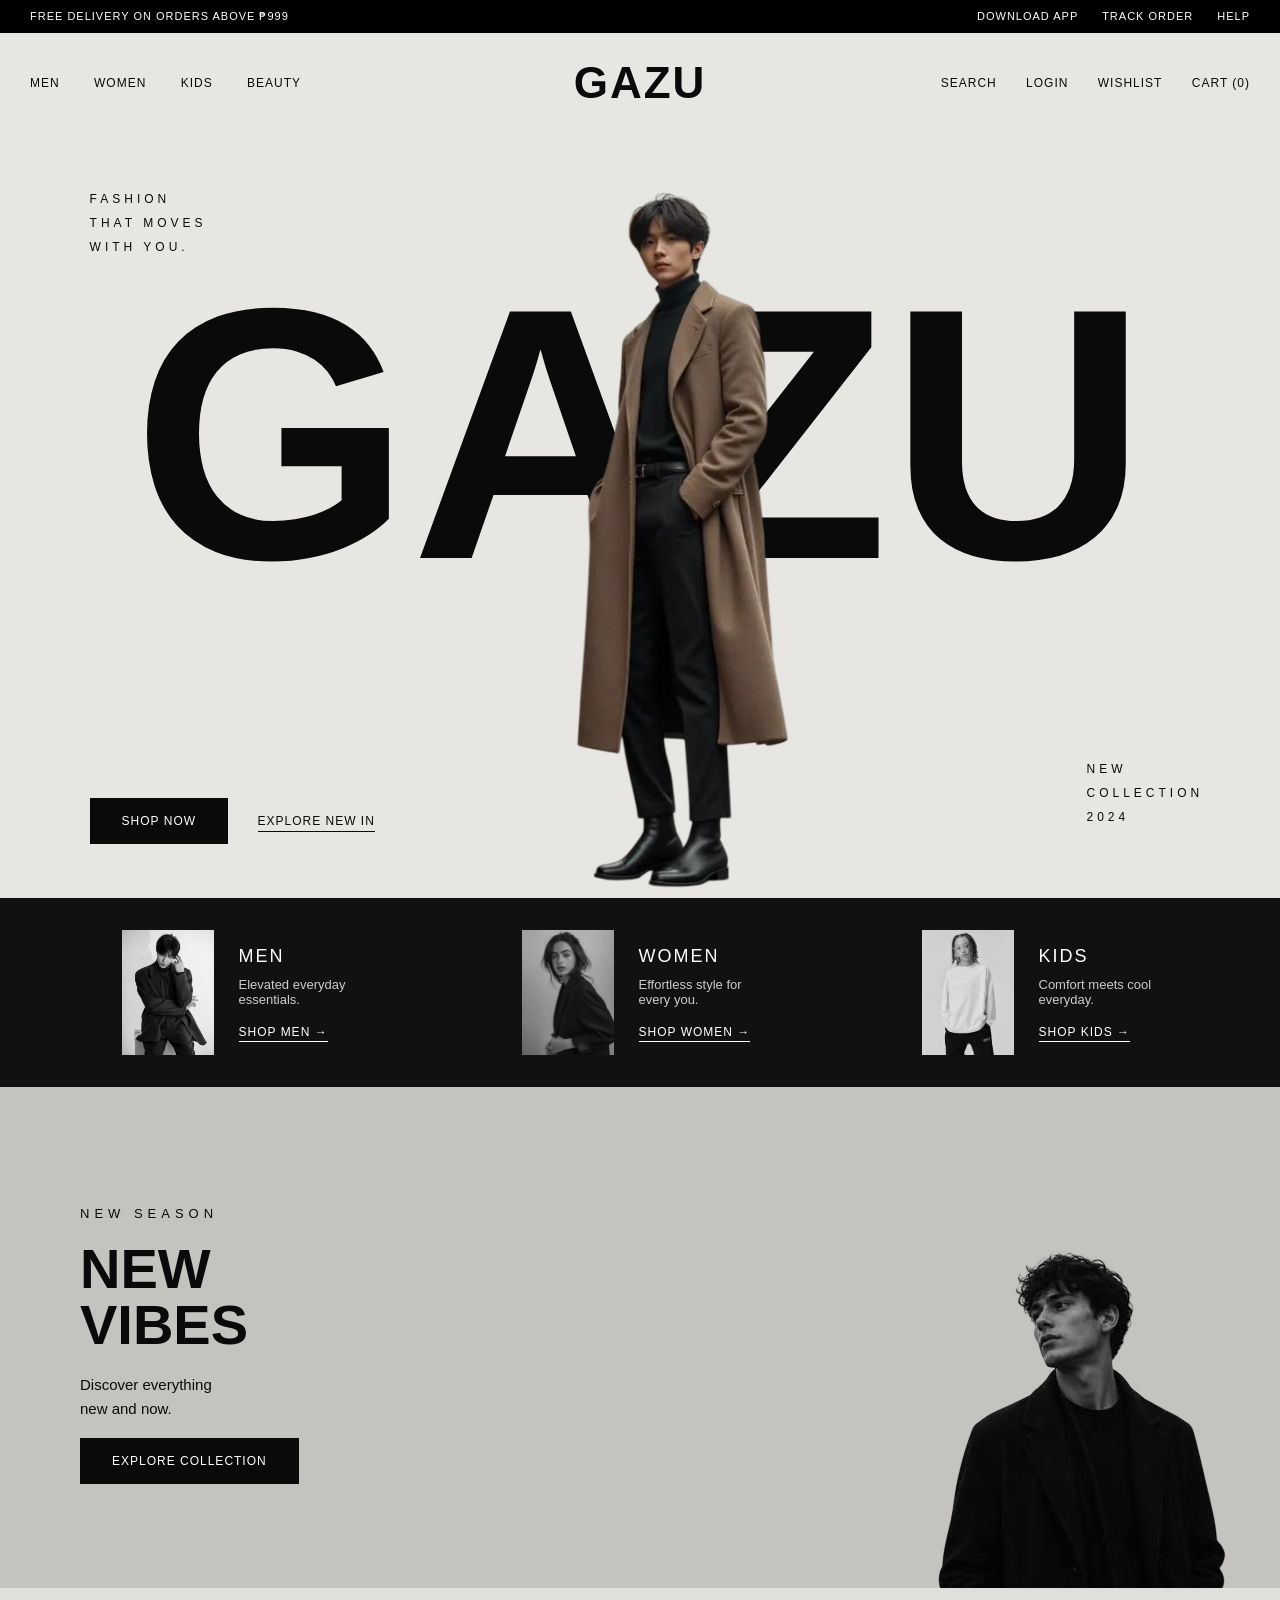
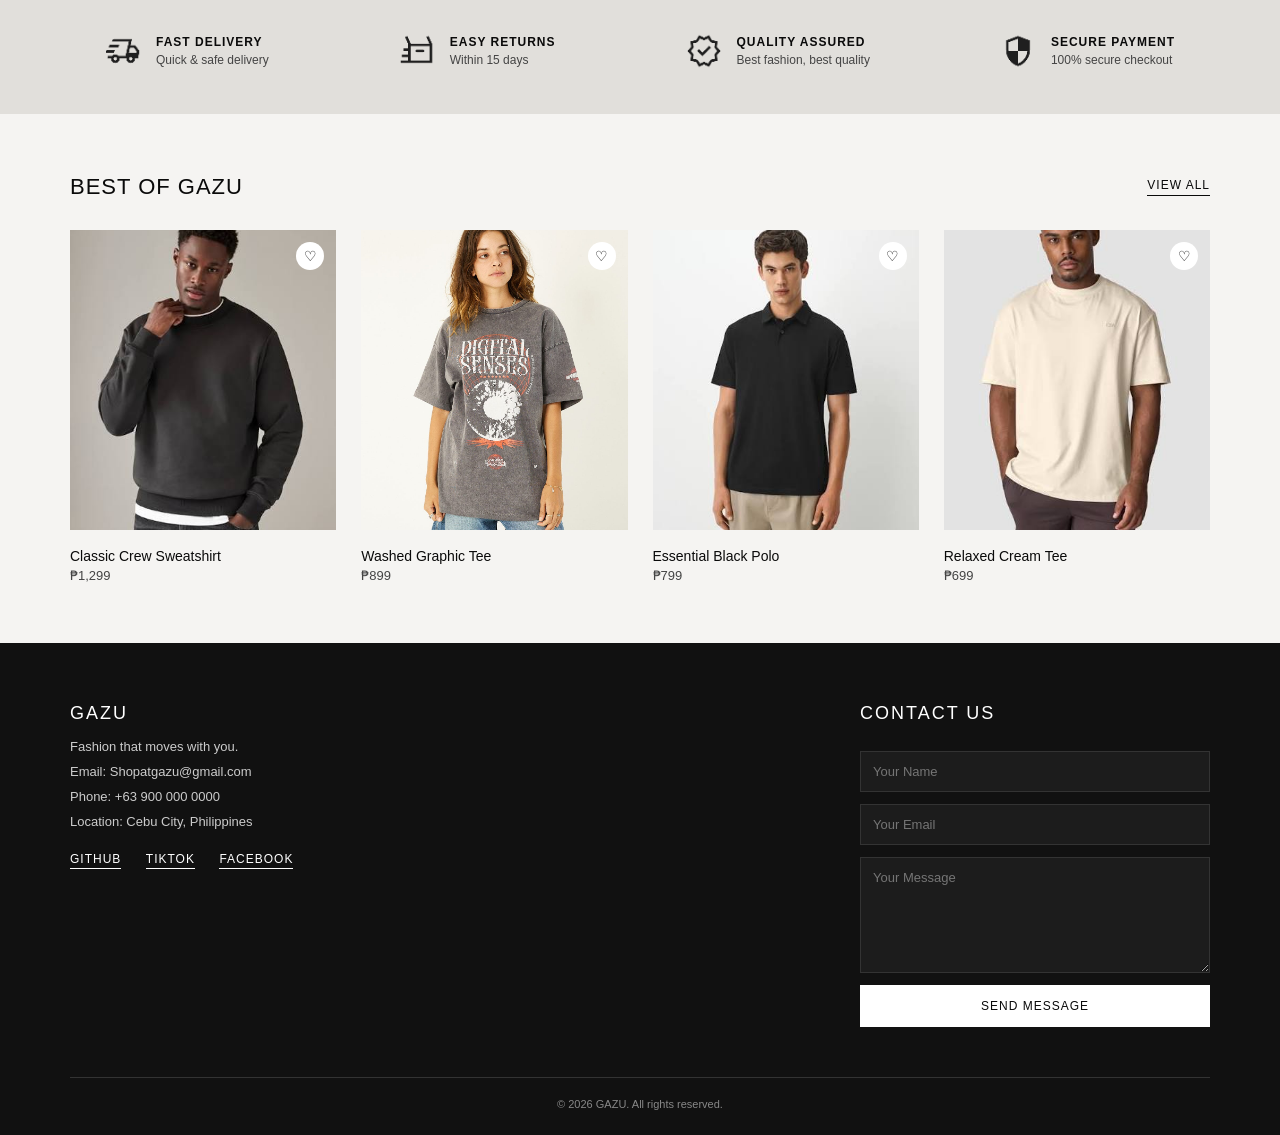
==== index.html @ 077d04bb "first commit" ====
<!DOCTYPE html>
<html lang="en">
<head>
<meta charset="UTF-8">
<meta name="viewport" content="width=device-width, initial-scale=1.0">
<title>GAZU</title>
<link rel="stylesheet" href="style.css">
</head>
<body>

<div class="top-bar" id="top">
  <p>FREE DELIVERY ON ORDERS ABOVE ₱999</p>
  <div class="top-bar-links">
    <a href="app.html">DOWNLOAD APP</a>
    <a href="track-order.html">TRACK ORDER</a>
    <a href="help.html">HELP</a>
  </div>
</div>

<header class="navbar">
  <div class="nav-left">
    <a href="#men">MEN</a>
    <a href="#women">WOMEN</a>
    <a href="#kids">KIDS</a>
    <a href="beauty.html">BEAUTY</a>
  </div>

  <a href="index.html" class="logo">GAZU</a>

  <div class="nav-right">
    <a href="search.html">SEARCH</a>
    <a href="login.html">LOGIN</a>
    <a href="wishlist.html">WISHLIST</a>
    <a href="cart.html">CART (0)</a>
  </div>
</header>

<section class="hero" id="home">
  <p class="hero-tagline">FASHION<br>THAT MOVES<br>WITH YOU.</p>

  <h1 class="hero-title">GAZU</h1>

  <img src="image/BrownCoat.png" alt="Model wearing a long coat" class="hero-model">

  <div class="hero-buttons">
    <a href="#best" class="btn-dark">SHOP NOW</a>
    <a href="#new" class="link-underline">EXPLORE NEW IN</a>
  </div>

  <p class="hero-collection">NEW<br>COLLECTION<br>2024</p>
</section>

<section class="categories" id="categories">

  <div class="category" id="men">
    <img src="image/hwang.jpg" alt="Men">
    <div>
      <h3>MEN</h3>
      <p>Elevated everyday essentials.</p>
      <a href="men.html">SHOP MEN &rarr;</a>
    </div>
  </div>

  <div class="category" id="women">
    <img src="image/yael.jpg" alt="Women">
    <div>
      <h3>WOMEN</h3>
      <p>Effortless style for every you.</p>
      <a href="women.html">SHOP WOMEN &rarr;</a>
    </div>
  </div>

  <div class="category" id="kids">
    <img src="image/kids.jpg" alt="Kids">
    <div>
      <h3>KIDS</h3>
      <p>Comfort meets cool everyday.</p>
      <a href="kids.html">SHOP KIDS &rarr;</a>
    </div>
  </div>

</section>

<section class="banner" id="new">
  <div class="banner-text">
    <p class="banner-small">NEW SEASON</p>
    <h2>NEW<br>VIBES</h2>
    <p class="banner-desc">Discover everything<br>new and now.</p>
    <a href="collection.html" class="btn-dark">EXPLORE COLLECTION</a>
  </div>

  <img src="image/blackmodel.png" alt="Model in a black jacket" class="banner-img">
</section>

<section class="features" id="features">

  <div class="feature">
    <img src="image/fastdelivery.png" alt="Delivery icon">
    <div>
      <h4>FAST DELIVERY</h4>
      <p>Quick &amp; safe delivery</p>
    </div>
  </div>

  <div class="feature">
    <img src="image/return1.png" alt="Returns icon">
    <div>
      <h4>EASY RETURNS</h4>
      <p>Within 15 days</p>
    </div>
  </div>

  <div class="feature">
    <img src="image/quality.png" alt="Quality icon">
    <div>
      <h4>QUALITY ASSURED</h4>
      <p>Best fashion, best quality</p>
    </div>
  </div>

  <div class="feature">
    <img src="image/secured.png" alt="Payment icon">
    <div>
      <h4>SECURE PAYMENT</h4>
      <p>100% secure checkout</p>
    </div>
  </div>

</section>

<section class="best" id="best">
  <div class="best-header">
    <h2>BEST OF GAZU</h2>
    <a href="products.html" class="link-underline">VIEW ALL</a>
  </div>

  <div class="product-grid">

    <div class="product" id="product1">
      <div class="product-img">
        <img src="image/darksweathsirt.jpg" alt="Dark sweatshirt">
        <span class="heart">&#9825;</span>
      </div>
      <h4>Classic Crew Sweatshirt</h4>
      <p>₱1,299</p>
    </div>

    <div class="product" id="product2">
      <div class="product-img">
        <img src="image/washedtee.jpg" alt="Graphic tee">
        <span class="heart">&#9825;</span>
      </div>
      <h4>Washed Graphic Tee</h4>
      <p>₱899</p>
    </div>

    <div class="product" id="product3">
      <div class="product-img">
        <img src="image/blackpolo.jpg" alt="Black polo">
        <span class="heart">&#9825;</span>
      </div>
      <h4>Essential Black Polo</h4>
      <p>₱799</p>
    </div>

    <div class="product" id="product4">
      <div class="product-img">
        <img src="image/creamtee.jpg" alt="Cream tee">
        <span class="heart">&#9825;</span>
      </div>
      <h4>Relaxed Cream Tee</h4>
      <p>₱699</p>
    </div>

  </div>
</section>

<footer class="footer" id="contact">

  <div class="footer-top">

    <div class="footer-info">
      <h3>GAZU</h3>
      <p>Fashion that moves with you.</p>
      <p>Email: Shopatgazu@gmail.com</p>
      <p>Phone: +63 900 000 0000</p>
      <p>Location: Cebu City, Philippines</p>

      <div class="footer-social">
        <a href="https://www.github.com/ContrerasA1" target="_blank" rel="noopener">GITHUB</a>
        <a href="https://www.tiktok.com/@zephyrcon" target="_blank" rel="noopener">TIKTOK</a>
        <a href="https://www.facebook.com/" target="_blank" rel="noopener">FACEBOOK</a>
      </div>
    </div>

    <form class="footer-form" id="contact-form">
      <h3>CONTACT US</h3>
      <input type="text" placeholder="Your Name">
      <input type="email" placeholder="Your Email">
      <textarea placeholder="Your Message"></textarea>
      <button type="submit">SEND MESSAGE</button>
    </form>

  </div>

  <p class="copyright">&copy; 2026 GAZU. All rights reserved.</p>

</footer>

</body>
</html>
---- style.css ----
html {
  scroll-behavior: smooth;
}   
body {
  margin: 0;
  font-family: Arial, Helvetica, sans-serif;
  background-color: #e8e6e2;
  color: #0a0a0a;
}

a {
  color: inherit;
  text-decoration: none;
}
.top-bar {
  background-color: #000000;
  color: #ffffff;
  font-size: 11px;
  letter-spacing: 1px;
  padding: 10px 30px;
  display: flex;
  justify-content: space-between;
}

.top-bar p {
  margin: 0;
}

.top-bar-links a {
  margin-left: 20px;
}

.navbar {
  display: flex;
  align-items: center;
  justify-content: space-between;
  padding: 25px 30px;
  font-size: 12px;
  letter-spacing: 1px;
}

.nav-left,
.nav-right {
  flex: 1;
}

.nav-left a {
  margin-right: 30px;
}

.nav-right {
  text-align: right;
}

.nav-right a {
  margin-left: 25px;
}

.logo {
  font-size: 44px;
  font-weight: bold;
  letter-spacing: 2px;
}  
.hero {
  position: relative;
  height: 85vh;
  min-height: 480px;
}

.hero-title {
  position: absolute;
  top: 16%;
  left: 0;
  width: 100%;
  margin: 0;
  text-align: center;
  font-size: min(28vw, 50vh);
  line-height: 1;
  z-index: 1;
}

.hero-model {
  position: absolute;
  bottom: 0;
  left: 52%;
  transform: translateX(-50%);
  height: 94%;
  z-index: 2;
}

.hero-tagline {
  position: absolute;
  top: 7%;
  left: 7%;
  margin: 0;
  font-size: 12px;
  letter-spacing: 4px;
  line-height: 2;
  z-index: 3;
}

.hero-buttons {
  position: absolute;
  bottom: 9%;
  left: 7%;
  z-index: 3;
}

.hero-collection {
  position: absolute;
  bottom: 9%;
  right: 6%;
  margin: 0;
  font-size: 12px;
  letter-spacing: 4px;
  line-height: 2;
  z-index: 3;
}

.btn-dark {
  background-color: #0a0a0a;
  color: #ffffff;
  padding: 16px 32px;
  font-size: 12px;
  letter-spacing: 1px;
}

.link-underline {
  margin-left: 25px;
  padding-bottom: 3px;
  border-bottom: 1px solid #0a0a0a;
  font-size: 12px;
  letter-spacing: 1px;
}    
.categories {
  background-color: #111111;
  color: #ffffff;
  display: flex;
  justify-content: space-around;
  padding: 32px 40px;
}

.category {
  display: flex;
  align-items: center;
  gap: 25px;
}

.category img {
  width: 92px;
  height: 125px;
  object-fit: cover;
  filter: grayscale(100%);
}

.category h3 {
  margin: 0 0 10px;
  font-size: 18px;
  font-weight: normal;
  letter-spacing: 2px;
}

.category p {
  width: 120px;
  margin: 0 0 15px;
  font-size: 13px;
  color: #cccccc;
}

.category a {
  padding-bottom: 2px;
  border-bottom: 1px solid #ffffff;
  font-size: 12px;
  letter-spacing: 1px;
}
.banner {
  display: flex;
  align-items: center;
  justify-content: space-between;
  background-color: #c4c3c0;
}

.banner-text {
  padding-left: 80px;
}

.banner-small {
  margin: 0 0 20px;
  font-size: 13px;
  letter-spacing: 5px;
}

.banner h2 {
  margin: 0 0 20px;
  font-size: 56px;
  line-height: 1;
}

.banner-desc {
  margin: 0 0 30px;
  font-size: 15px;
  line-height: 1.6;
}

.banner-img {
  display: block;
  width: auto;
  height: auto;
  max-width: 55%;
  max-height: 85vh;
  filter: grayscale(100%);
}   
.features {
  display: flex;
  justify-content: space-around;
  padding: 45px 40px;
  background-color: #e1dfdb;
}

.feature {
  display: flex;
  align-items: center;
  gap: 15px;
}

.feature img {
  width: 36px;
  height: 36px;
}

.feature h4 {
  margin: 0 0 4px;
  font-size: 12px;
  letter-spacing: 1px;
}

.feature p {
  margin: 0;
  font-size: 12px;
  color: #444444;
}
.best {
  background-color: #f5f4f2;
  padding: 60px 70px;
}

.best-header {
  display: flex;
  justify-content: space-between;
  align-items: center;
  margin-bottom: 30px;
}

.best-header h2 {
  margin: 0;
  font-size: 22px;
  font-weight: normal;
  letter-spacing: 1px;
}

.best-header .link-underline {
  margin-left: 0;
}

.product-grid {
  display: flex;
  gap: 25px;
}

.product {
  flex: 1;
}

.product-img {
  position: relative;
}

.product-img img {
  width: 100%;
  height: 300px;
  object-fit: cover;
}

.heart {
  position: absolute;
  top: 12px;
  right: 12px;
  width: 28px;
  height: 28px;
  background-color: #ffffff;
  border-radius: 50%;
  text-align: center;
  line-height: 28px;
  font-size: 14px;
}

.product h4 {
  margin: 14px 0 4px;
  font-size: 14px;
  font-weight: normal;
}

.product p {
  margin: 0;
  font-size: 13px;
  color: #444444;
}
.footer {
  background-color: #111111;
  color: #ffffff;
  padding: 60px 70px 25px;
}

.footer-top {
  display: flex;
  justify-content: space-between;
  gap: 40px;
}

.footer-info h3,
.footer-form h3 {
  margin: 0 0 15px;
  font-size: 18px;
  font-weight: normal;
  letter-spacing: 2px;
}

.footer-info p {
  margin: 0 0 10px;
  font-size: 13px;
  color: #cccccc;
}

.footer-social {
  margin-top: 20px;
}

.footer-social a {
  margin-right: 20px;
  padding-bottom: 2px;
  border-bottom: 1px solid #ffffff;
  font-size: 12px;
  letter-spacing: 1px;
}

.footer-form {
  display: flex;
  flex-direction: column;
  width: 350px;
  gap: 12px;
}

.footer-form input,
.footer-form textarea {
  padding: 12px;
  background-color: #1c1c1c;
  color: #ffffff;
  border: 1px solid #333333;
  font-family: inherit;
  font-size: 13px;
}

.footer-form textarea {
  height: 90px;
}

.footer-form button {
  padding: 14px;
  background-color: #ffffff;
  color: #0a0a0a;
  border: none;
  font-size: 12px;
  letter-spacing: 1px;
  cursor: pointer;
}

.copyright {
  margin: 50px 0 0;
  padding-top: 20px;
  border-top: 1px solid #333333;
  text-align: center;
  font-size: 11px;
  color: #888888;
}
.top-bar a,
.nav-left a,
.nav-right a,
.link-underline,
.category a,
.footer-social a {
  transition: opacity 0.2s ease;
}

.top-bar a:hover,
.nav-left a:hover,
.nav-right a:hover,
.link-underline:hover,
.category a:hover,
.footer-social a:hover {
  opacity: 0.5;
}

.btn-dark {
  transition: background-color 0.2s ease;
}

.btn-dark:hover {
  background-color: #3a3a3a;
}

.category img {
  transition: filter 0.3s ease;
}

.category img:hover {
  filter: grayscale(0%);
}

.product-img {
  overflow: hidden;
}

.product-img img {
  transition: transform 0.4s ease;
}

.product-img img:hover {
  transform: scale(1.06);
}

.heart {
  cursor: pointer;
  transition: background-color 0.2s ease, color 0.2s ease;
}

.heart:hover {
  background-color: #0a0a0a;
  color: #ffffff;
}

.footer-form button {
  transition: background-color 0.2s ease;
}

.footer-form button:hover {
  background-color: #cccccc;
}

@media (max-width: 900px) {
  .navbar {
    padding: 20px;
  }

  .nav-left a {
    margin-right: 15px;
  }

  .nav-right a {
    margin-left: 12px;
  }

  .hero {
    height: 72vw;
  }

  .hero-title {
    top: 12vw;
    font-size: 28vw;
  }

  .hero-model {
    height: 62vw;
  }

  .hero-tagline {
    left: 30px;
  }

  .hero-buttons {
    left: 30px;
    bottom: 30px;
  }

  .hero-collection {
    right: 30px;
    bottom: 30px;
  }

  .categories {
    flex-direction: column;
    gap: 25px;
    padding: 30px 40px;
  }

  .features {
    flex-wrap: wrap;
    gap: 25px;
    padding: 35px 30px;
  }

  .feature {
    width: 45%;
  }

  .best {
    padding: 50px 30px;
  }

  .product-grid {
    flex-wrap: wrap;
    justify-content: space-between;
  }

  .product {
    flex: none;
    width: 45%;
  }

  .footer {
    padding: 50px 30px 25px;
  }

  .footer-top {
    flex-direction: column;
  }

  .footer-form {
    width: 100%;
  }
}

@media (max-width: 600px) {
  .top-bar {
    justify-content: center;
  }

  .top-bar-links {
    display: none;
  }

  .navbar {
    flex-direction: column;
    gap: 14px;
  }

  .logo {
    order: -1;
    font-size: 36px;
  }

  .nav-left,
  .nav-right {
    flex: none;
    text-align: center;
  }

  .nav-left a,
  .nav-right a {
    margin: 0 8px;
  }

  .hero {
    height: 125vw;
  }

  .hero-title {
    top: 28vw;
  }

  .hero-model {
    height: 90vw;
  }

  .hero-tagline {
    top: 25px;
    left: 20px;
    font-size: 10px;
    letter-spacing: 3px;
  }

  .hero-buttons {
    left: 20px;
    bottom: 20px;
  }

  .hero-collection {
    display: none;
  }

  .banner { 
    flex-direction: column;
    height: auto;
  }

  .banner-text {
    padding: 40px 30px;
  }

   .banner-img {
    width: 100%;
    max-width: 100%;
    max-height: none;
  }

  .feature {
    width: 100%;
  }

  .product {
    width: 100%;
  }
}
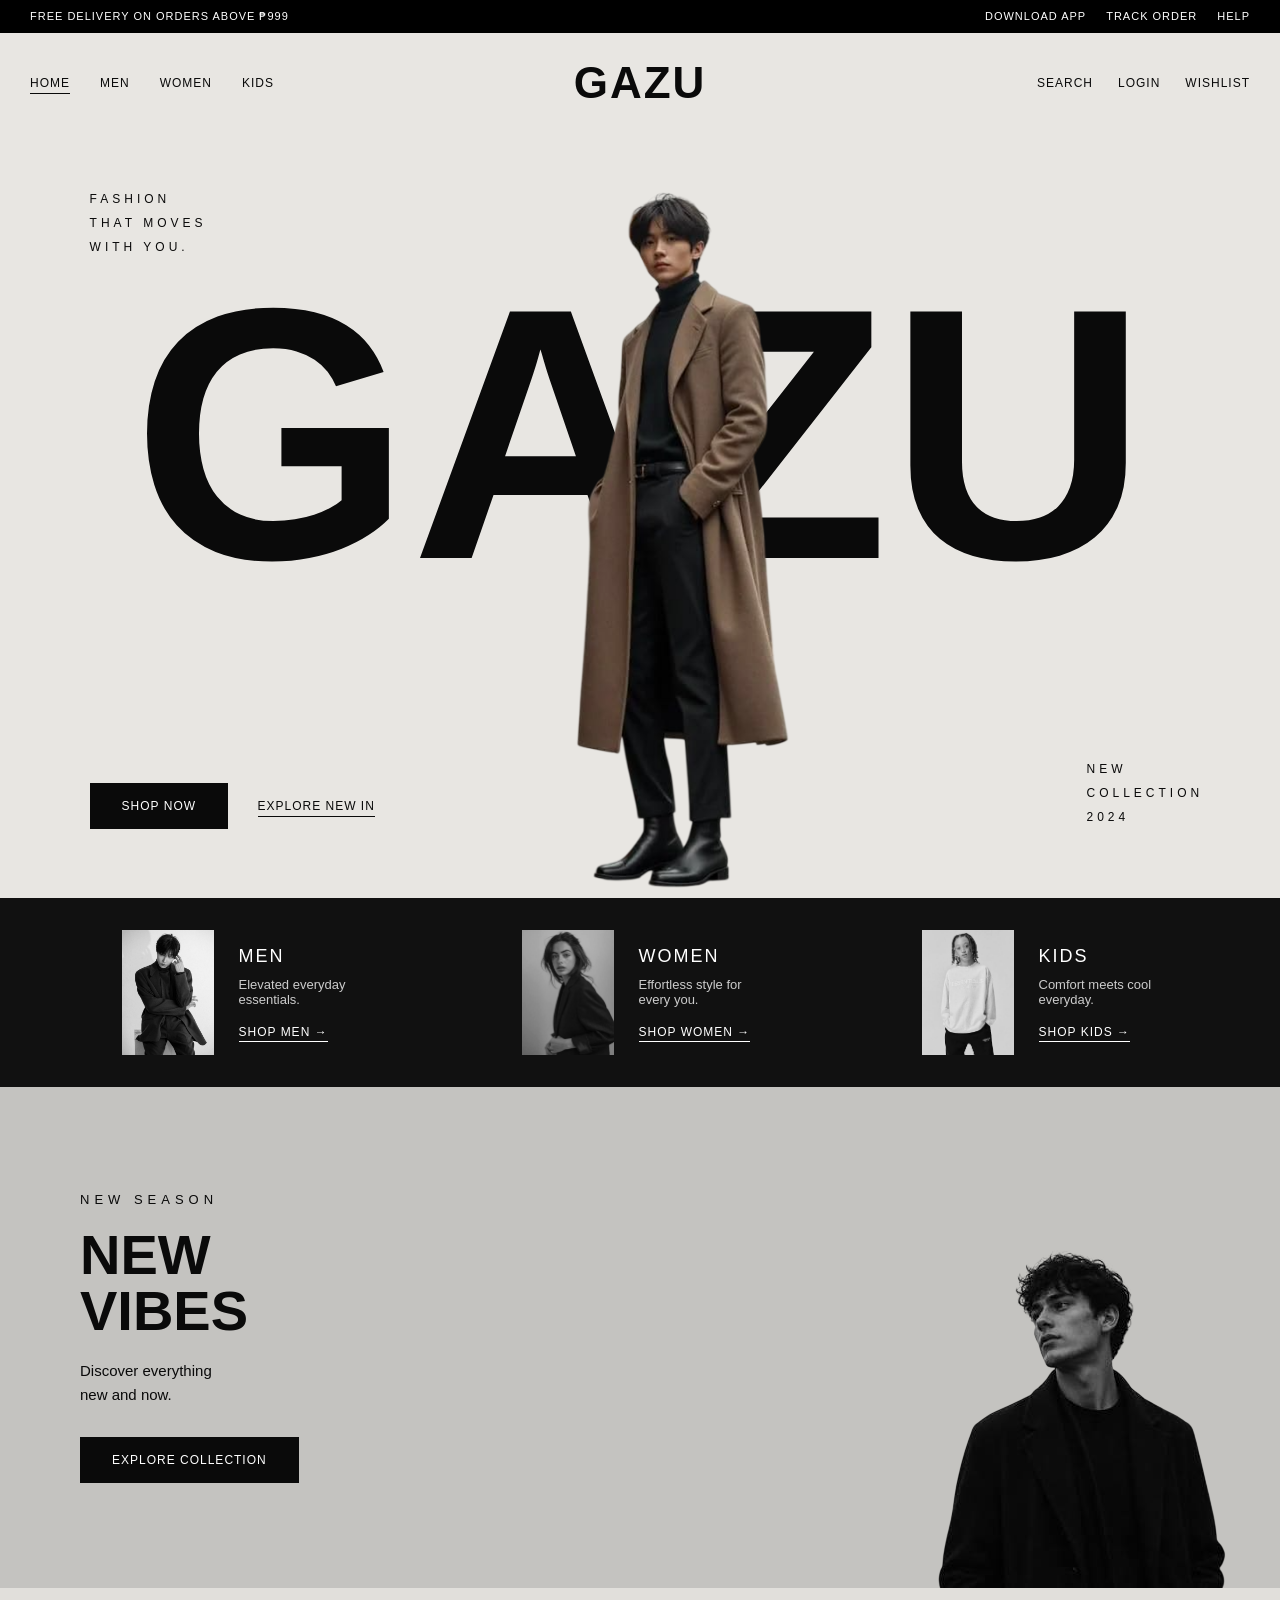
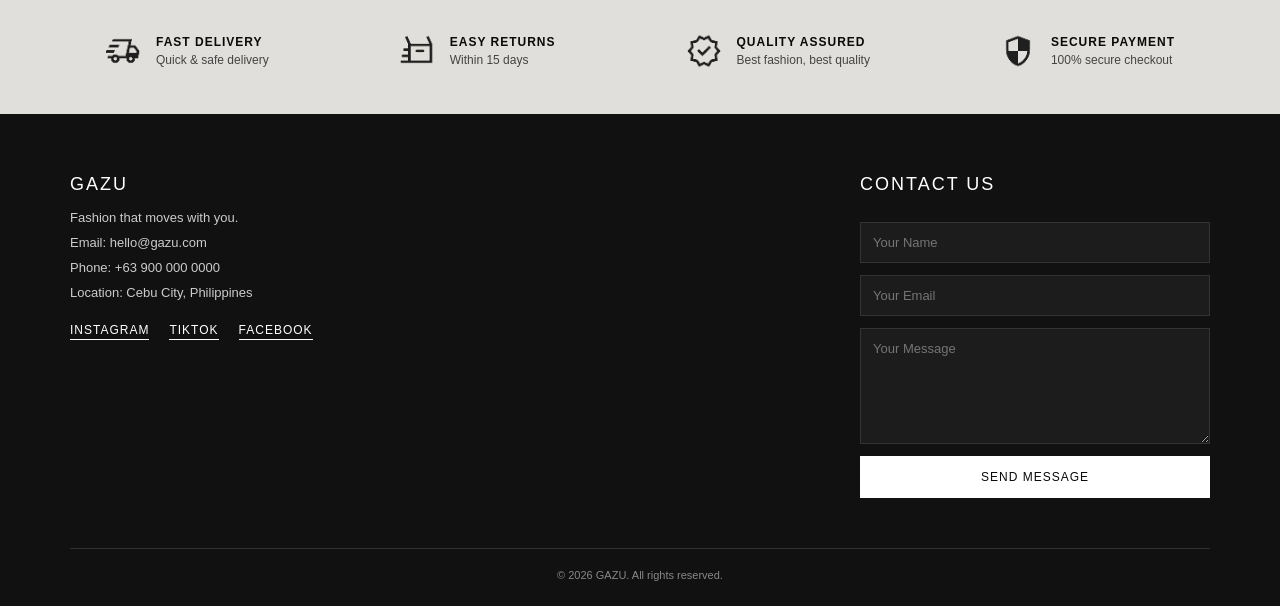
==== commit 0502bc5e: "2nd commit" ====
--- a/index.html
+++ b/index.html
@@ -6,34 +6,9 @@
 <title>GAZU</title>
 <link rel="stylesheet" href="style.css">
 </head>
-<body>
+<body data-page="home">
 
-<div class="top-bar" id="top">
-  <p>FREE DELIVERY ON ORDERS ABOVE ₱999</p>
-  <div class="top-bar-links">
-    <a href="app.html">DOWNLOAD APP</a>
-    <a href="track-order.html">TRACK ORDER</a>
-    <a href="help.html">HELP</a>
-  </div>
-</div>
-
-<header class="navbar">
-  <div class="nav-left">
-    <a href="#men">MEN</a>
-    <a href="#women">WOMEN</a>
-    <a href="#kids">KIDS</a>
-    <a href="beauty.html">BEAUTY</a>
-  </div>
-
-  <a href="index.html" class="logo">GAZU</a>
-
-  <div class="nav-right">
-    <a href="search.html">SEARCH</a>
-    <a href="login.html">LOGIN</a>
-    <a href="wishlist.html">WISHLIST</a>
-    <a href="cart.html">CART (0)</a>
-  </div>
-</header>
+<div id="site-header"></div>
 
 <section class="hero" id="home">
   <p class="hero-tagline">FASHION<br>THAT MOVES<br>WITH YOU.</p>
@@ -43,8 +18,8 @@
   <img src="image/BrownCoat.png" alt="Model wearing a long coat" class="hero-model">
 
   <div class="hero-buttons">
-    <a href="#best" class="btn-dark">SHOP NOW</a>
-    <a href="#new" class="link-underline">EXPLORE NEW IN</a>
+    <a href="shop.html" class="btn-dark">SHOP NOW</a>
+    <a href="new.html" class="link-underline">EXPLORE NEW IN</a>
   </div>
 
   <p class="hero-collection">NEW<br>COLLECTION<br>2024</p>
@@ -128,84 +103,8 @@
 
 </section>
 
-<section class="best" id="best">
-  <div class="best-header">
-    <h2>BEST OF GAZU</h2>
-    <a href="products.html" class="link-underline">VIEW ALL</a>
-  </div>
+<div id="site-footer"></div>
 
-  <div class="product-grid">
-
-    <div class="product" id="product1">
-      <div class="product-img">
-        <img src="image/darksweathsirt.jpg" alt="Dark sweatshirt">
-        <span class="heart">&#9825;</span>
-      </div>
-      <h4>Classic Crew Sweatshirt</h4>
-      <p>₱1,299</p>
-    </div>
-
-    <div class="product" id="product2">
-      <div class="product-img">
-        <img src="image/washedtee.jpg" alt="Graphic tee">
-        <span class="heart">&#9825;</span>
-      </div>
-      <h4>Washed Graphic Tee</h4>
-      <p>₱899</p>
-    </div>
-
-    <div class="product" id="product3">
-      <div class="product-img">
-        <img src="image/blackpolo.jpg" alt="Black polo">
-        <span class="heart">&#9825;</span>
-      </div>
-      <h4>Essential Black Polo</h4>
-      <p>₱799</p>
-    </div>
-
-    <div class="product" id="product4">
-      <div class="product-img">
-        <img src="image/creamtee.jpg" alt="Cream tee">
-        <span class="heart">&#9825;</span>
-      </div>
-      <h4>Relaxed Cream Tee</h4>
-      <p>₱699</p>
-    </div>
-
-  </div>
-</section>
-
-<footer class="footer" id="contact">
-
-  <div class="footer-top">
-
-    <div class="footer-info">
-      <h3>GAZU</h3>
-      <p>Fashion that moves with you.</p>
-      <p>Email: Shopatgazu@gmail.com</p>
-      <p>Phone: +63 900 000 0000</p>
-      <p>Location: Cebu City, Philippines</p>
-
-      <div class="footer-social">
-        <a href="https://www.github.com/ContrerasA1" target="_blank" rel="noopener">GITHUB</a>
-        <a href="https://www.tiktok.com/@zephyrcon" target="_blank" rel="noopener">TIKTOK</a>
-        <a href="https://www.facebook.com/" target="_blank" rel="noopener">FACEBOOK</a>
-      </div>
-    </div>
-
-    <form class="footer-form" id="contact-form">
-      <h3>CONTACT US</h3>
-      <input type="text" placeholder="Your Name">
-      <input type="email" placeholder="Your Email">
-      <textarea placeholder="Your Message"></textarea>
-      <button type="submit">SEND MESSAGE</button>
-    </form>
-
-  </div>
-
-  <p class="copyright">&copy; 2026 GAZU. All rights reserved.</p>
-
-</footer>
-
+<script src="script.js"></script>
 </body>
 </html>
--- a/style.css
+++ b/style.css
@@ -1,6 +1,7 @@
 html {
   scroll-behavior: smooth;
-}   
+}
+
 body {
   margin: 0;
   font-family: Arial, Helvetica, sans-serif;
@@ -12,6 +13,7 @@
   color: inherit;
   text-decoration: none;
 }
+
 .top-bar {
   background-color: #000000;
   color: #ffffff;
@@ -26,7 +28,18 @@
   margin: 0;
 }
 
-.top-bar-links a {
+.nav-btn {
+  background: none;
+  border: none;
+  padding: 0;
+  font: inherit;
+  letter-spacing: inherit;
+  color: inherit;
+  cursor: pointer;
+  text-transform: uppercase;
+}
+
+.top-bar-links .nav-btn {
   margin-left: 20px;
 }
 
@@ -60,7 +73,13 @@
   font-size: 44px;
   font-weight: bold;
   letter-spacing: 2px;
-}  
+}
+
+.navbar a.current {
+  border-bottom: 1px solid #0a0a0a;
+  padding-bottom: 3px;
+}
+
 .hero {
   position: relative;
   height: 85vh;
@@ -118,6 +137,7 @@
 }
 
 .btn-dark {
+  display: inline-block;
   background-color: #0a0a0a;
   color: #ffffff;
   padding: 16px 32px;
@@ -131,7 +151,8 @@
   border-bottom: 1px solid #0a0a0a;
   font-size: 12px;
   letter-spacing: 1px;
-}    
+}
+
 .categories {
   background-color: #111111;
   color: #ffffff;
@@ -173,6 +194,7 @@
   font-size: 12px;
   letter-spacing: 1px;
 }
+
 .banner {
   display: flex;
   align-items: center;
@@ -209,7 +231,8 @@
   max-width: 55%;
   max-height: 85vh;
   filter: grayscale(100%);
-}   
+}
+
 .features {
   display: flex;
   justify-content: space-around;
@@ -239,46 +262,131 @@
   font-size: 12px;
   color: #444444;
 }
-.best {
+
+.page-banner {
+  display: flex;
+  align-items: center;
+  justify-content: space-between;
+  background-color: #c4c3c0;
+  min-height: 260px;
+  overflow: hidden;
+}
+
+.page-banner-text {
+  padding: 40px 0 40px 70px;
+}
+
+.page-banner-text p {
+  margin: 0 0 15px;
+  font-size: 13px;
+  letter-spacing: 5px;
+}
+
+.page-banner-text h1 {
+  margin: 0 0 15px;
+  font-size: 56px;
+  line-height: 1;
+  letter-spacing: 2px;
+}
+
+.page-banner-text span {
+  font-size: 15px;
+  line-height: 1.6;
+}
+
+.page-banner img {
+  display: block;
+  height: 260px;
+  width: auto;
+  max-width: 55%;
+  object-fit: contain;
+  filter: grayscale(100%);
+}
+
+.collection {
   background-color: #f5f4f2;
-  padding: 60px 70px;
-}
-
-.best-header {
+  padding: 50px 70px 70px;
+  min-height: 50vh;
+}
+
+.collection-head {
   display: flex;
   justify-content: space-between;
   align-items: center;
+  flex-wrap: wrap;
+  gap: 20px;
   margin-bottom: 30px;
 }
 
-.best-header h2 {
+.collection-head p,
+.count-line {
   margin: 0;
-  font-size: 22px;
+  font-size: 12px;
+  letter-spacing: 1px;
+  color: #444444;
+}
+
+.filters {
+  display: flex;
+  gap: 10px;
+}
+
+.filter {
+  padding: 10px 22px;
+  background: none;
+  border: 1px solid #0a0a0a;
+  font-family: inherit;
+  font-size: 12px;
+  letter-spacing: 1px;
+  cursor: pointer;
+  transition: background-color 0.2s ease, color 0.2s ease;
+}
+
+.filter:hover,
+.filter.active {
+  background-color: #0a0a0a;
+  color: #ffffff;
+}
+
+.collection-grid {
+  display: grid;
+  grid-template-columns: repeat(4, 1fr);
+  gap: 35px 25px;
+}
+
+.product h4 {
+  margin: 14px 0 4px;
+  font-size: 14px;
   font-weight: normal;
-  letter-spacing: 1px;
-}
-
-.best-header .link-underline {
-  margin-left: 0;
-}
-
-.product-grid {
-  display: flex;
-  gap: 25px;
-}
-
-.product {
-  flex: 1;
+}
+
+.product p {
+  margin: 0;
+  font-size: 13px;
+  color: #444444;
 }
 
 .product-img {
   position: relative;
+  overflow: hidden;
+  background-color: #dcdad6;
+  aspect-ratio: 4 / 5;
 }
 
 .product-img img {
+  position: absolute;
+  top: 0;
+  left: 0;
+  display: block;
   width: 100%;
-  height: 300px;
+  height: 100%;
   object-fit: cover;
+  object-position: top;
+  transition: transform 0.4s ease;
+}
+
+.product-img img:hover {
+  transform: scale(1.06);
 }
 
 .heart {
@@ -292,19 +400,130 @@
   text-align: center;
   line-height: 28px;
   font-size: 14px;
-}
-
-.product h4 {
-  margin: 14px 0 4px;
+  cursor: pointer;
+  user-select: none;
+  z-index: 2;
+  transition: background-color 0.2s ease, color 0.2s ease;
+}
+
+.heart:hover,
+.heart.active {
+  background-color: #0a0a0a;
+  color: #ffffff;
+}
+
+.empty {
+  grid-column: 1 / -1;
   font-size: 14px;
+  color: #444444;
+}
+
+.empty a {
+  border-bottom: 1px solid #0a0a0a;
+}
+
+.page-plain {
+  background-color: #f5f4f2;
+  padding: 50px 70px 70px;
+  min-height: 55vh;
+}
+
+.page-plain h2 {
+  margin: 0 0 20px;
+  font-size: 28px;
   font-weight: normal;
-}
-
-.product p {
-  margin: 0;
+  letter-spacing: 2px;
+}
+
+.big-input {
+  width: 100%;
+  box-sizing: border-box;
+  padding: 16px;
+  margin-bottom: 18px;
+  background-color: #ffffff;
+  border: 1px solid #bbbbbb;
+  font-family: inherit;
+  font-size: 14px;
+}
+
+.page-plain .collection-grid {
+  margin-top: 30px;
+}
+
+.auth-wrap {
+  display: flex;
+  justify-content: center;
+}
+
+.auth-box {
+  width: 100%;
+  max-width: 420px;
+}
+
+.auth-box h3 {
+  margin: 0 0 20px;
+  font-size: 18px;
+  font-weight: normal;
+  letter-spacing: 2px;
+}
+
+.auth-box p {
+  margin: 0 0 15px;
   font-size: 13px;
+  line-height: 1.6;
   color: #444444;
 }
+
+.auth-box input {
+  width: 100%;
+  box-sizing: border-box;
+  padding: 14px;
+  margin-bottom: 12px;
+  background-color: #ffffff;
+  border: 1px solid #bbbbbb;
+  font-family: inherit;
+  font-size: 13px;
+}
+
+.auth-box .btn-dark {
+  display: block;
+  width: 100%;
+  box-sizing: border-box;
+  text-align: center;
+  border: none;
+  cursor: pointer;
+  font-family: inherit;
+}
+
+.tabs {
+  display: flex;
+  margin-bottom: 25px;
+  border-bottom: 1px solid #cccccc;
+}
+
+.tab {
+  flex: 1;
+  padding: 12px;
+  background: none;
+  border: none;
+  border-bottom: 2px solid transparent;
+  font-family: inherit;
+  font-size: 12px;
+  letter-spacing: 1px;
+  cursor: pointer;
+  color: #888888;
+}
+
+.tab.active {
+  border-bottom-color: #0a0a0a;
+  color: #0a0a0a;
+}
+
+.form-error {
+  color: #b00020 !important;
+  margin-bottom: 12px !important;
+}
+
 .footer {
   background-color: #111111;
   color: #ffffff;
@@ -382,9 +601,83 @@
   font-size: 11px;
   color: #888888;
 }
+
+.overlay {
+  position: fixed;
+  inset: 0;
+  background-color: rgba(0, 0, 0, 0.6);
+  display: none;
+  align-items: center;
+  justify-content: center;
+  z-index: 100;
+  padding: 20px;
+}
+
+.overlay.open {
+  display: flex;
+}
+
+.modal {
+  position: relative;
+  background-color: #f5f4f2;
+  width: 100%;
+  max-width: 460px;
+  max-height: 85vh;
+  overflow-y: auto;
+  box-sizing: border-box;
+  padding: 40px 30px 30px;
+}
+
+.modal-close {
+  position: absolute;
+  top: 10px;
+  right: 14px;
+  background: none;
+  border: none;
+  font-size: 28px;
+  cursor: pointer;
+  color: #0a0a0a;
+}
+
+.modal h3 {
+  margin: 0 0 20px;
+  font-size: 18px;
+  font-weight: normal;
+  letter-spacing: 2px;
+}
+
+.modal p {
+  margin: 0 0 15px;
+  font-size: 13px;
+  line-height: 1.6;
+  color: #444444;
+}
+
+.modal input {
+  width: 100%;
+  box-sizing: border-box;
+  padding: 12px;
+  margin-bottom: 12px;
+  background-color: #ffffff;
+  border: 1px solid #bbbbbb;
+  font-family: inherit;
+  font-size: 13px;
+}
+
+.modal .btn-dark {
+  display: block;
+  width: 100%;
+  box-sizing: border-box;
+  text-align: center;
+  border: none;
+  cursor: pointer;
+  font-family: inherit;
+}
+
 .top-bar a,
 .nav-left a,
 .nav-right a,
+.nav-btn,
 .link-underline,
 .category a,
 .footer-social a {
@@ -394,6 +687,7 @@
 .top-bar a:hover,
 .nav-left a:hover,
 .nav-right a:hover,
+.nav-btn:hover,
 .link-underline:hover,
 .category a:hover,
 .footer-social a:hover {
@@ -416,28 +710,6 @@
   filter: grayscale(0%);
 }
 
-.product-img {
-  overflow: hidden;
-}
-
-.product-img img {
-  transition: transform 0.4s ease;
-}
-
-.product-img img:hover {
-  transform: scale(1.06);
-}
-
-.heart {
-  cursor: pointer;
-  transition: background-color 0.2s ease, color 0.2s ease;
-}
-
-.heart:hover {
-  background-color: #0a0a0a;
-  color: #ffffff;
-}
-
 .footer-form button {
   transition: background-color 0.2s ease;
 }
@@ -502,18 +774,21 @@
     width: 45%;
   }
 
-  .best {
-    padding: 50px 30px;
-  }
-
-  .product-grid {
-    flex-wrap: wrap;
-    justify-content: space-between;
-  }
-
-  .product {
-    flex: none;
-    width: 45%;
+  .page-banner-text {
+    padding-left: 30px;
+  }
+
+  .page-banner-text h1 {
+    font-size: 40px;
+  }
+
+  .collection,
+  .page-plain {
+    padding: 40px 30px 50px;
+  }
+
+  .collection-grid {
+    grid-template-columns: repeat(2, 1fr);
   }
 
   .footer {
@@ -587,7 +862,7 @@
     display: none;
   }
 
-  .banner { 
+  .banner {
     flex-direction: column;
     height: auto;
   }
@@ -596,7 +871,7 @@
     padding: 40px 30px;
   }
 
-   .banner-img {
+  .banner-img {
     width: 100%;
     max-width: 100%;
     max-height: none;
@@ -606,7 +881,26 @@
     width: 100%;
   }
 
-  .product {
-    width: 100%;
-  }
-}+  .page-banner {
+    flex-direction: column;
+    align-items: flex-start;
+  }
+
+  .page-banner-text {
+    padding: 30px 20px 10px;
+  }
+
+  .page-banner img {
+    max-width: 100%;
+    height: 200px;
+    align-self: center;
+  }
+
+  .collection-grid {
+    grid-template-columns: 1fr;
+  }
+
+  .filters {
+    flex-wrap: wrap;
+  }
+} 
